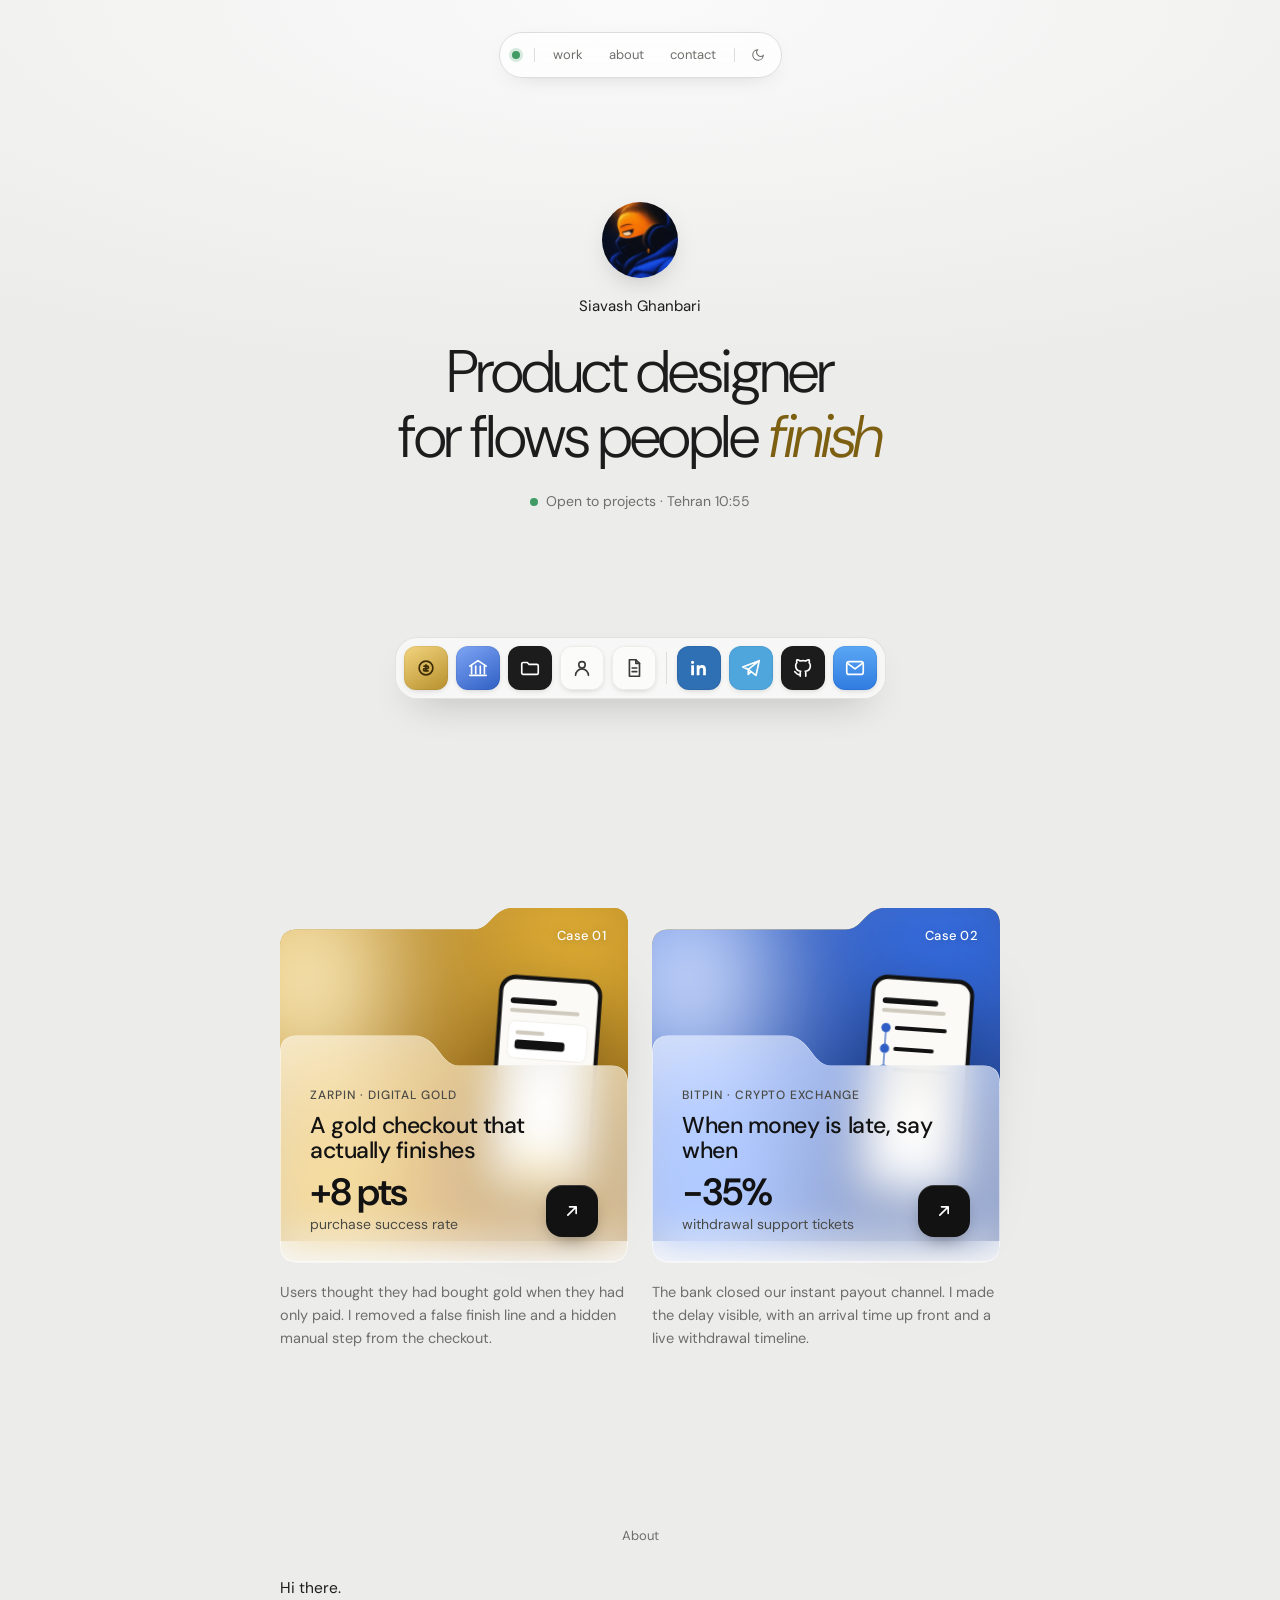
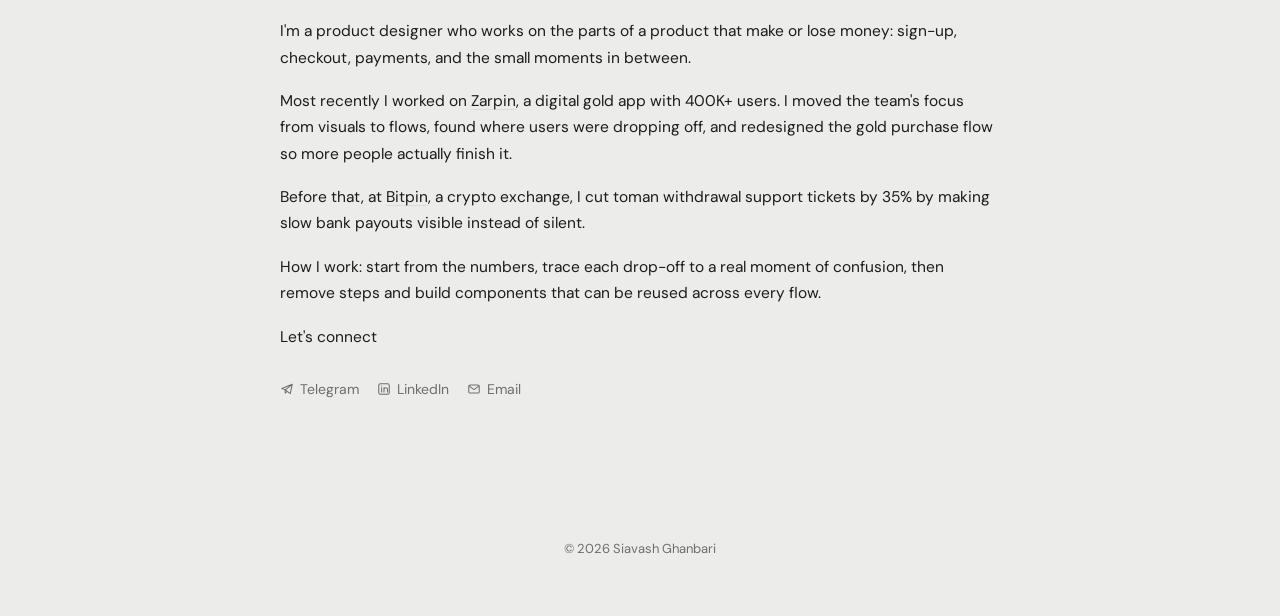
==== index.html @ 80f56944 "Add product design portfolio with Zarpin and Bitpin case studies Co-Authored-By: Claude Opus 5.5 <no" ====
<!doctype html>
<html lang="en">
<head>
  <meta charset="utf-8">
  <meta name="viewport" content="width=device-width, initial-scale=1">
  <title>Siavash Ghanbari</title>
  <meta name="description" content="Siavash Ghanbari, product designer. Case studies on fintech flows that convert.">
  <link rel="preconnect" href="https://fonts.googleapis.com">
  <link rel="preconnect" href="https://fonts.gstatic.com" crossorigin>
  <link href="https://fonts.googleapis.com/css2?family=DM+Sans:opsz,wght@9..40,300;9..40,400;9..40,500;9..40,600&display=swap" rel="stylesheet">
  <link rel="stylesheet" href="styles.css">
  <script>(function(){var t=null;try{t=new URLSearchParams(location.search).get('theme')}catch(e){}if(t!=='dark'&&t!=='light'){try{t=localStorage.getItem('theme')}catch(e){}}if(t!=='dark'&&t!=='light'){t=matchMedia('(prefers-color-scheme: dark)').matches?'dark':'light'}document.documentElement.dataset.theme=t;try{localStorage.setItem('theme',t)}catch(e){}})()</script>
  <link rel="icon" href="avatar.webp">
</head>
<body>
  <a class="skip" href="#main">Skip to content</a>

  <header class="pillnav-wrap">
    <nav class="pillnav" aria-label="Primary">
      <span class="pill-dot" title="Open to projects" aria-hidden="true"></span>
      <span class="pill-sep" aria-hidden="true"></span>
      <a href="#work">work</a>
      <a href="#about">about</a>
      <a href="#contact">contact</a>
      <span class="pill-sep" aria-hidden="true"></span>
      <button class="pill-theme" type="button" aria-label="Toggle dark mode" data-theme-toggle>
        <svg viewBox="0 0 24 24" fill="none" stroke="currentColor" stroke-width="1.8" stroke-linecap="round"><path d="M21 12.8A9 9 0 1 1 11.2 3a7 7 0 0 0 9.8 9.8Z"/></svg>
      </button>
    </nav>
  </header>

  <main id="main">
    <section class="c-hero">
      <img class="avatar" src="avatar.webp" width="76" height="76" alt="Portrait illustration of Siavash Ghanbari">
      <p class="c-name">Siavash Ghanbari</p>
      <h1 class="c-title">Product designer<br>for flows people <em>finish</em></h1>
      <p class="c-meta"><span class="status"><i aria-hidden="true"></i>Open to projects</span> · Tehran <span data-clock>--:--</span></p>
      <nav class="dock" aria-label="Quick links">
                <a class="dock-item t-gold" href="zarpin.html" aria-label="Zarpin case study" data-tip="Zarpin case study"><svg viewBox="0 0 24 24" fill="none" stroke="currentColor" stroke-width="1.8" stroke-linecap="round" stroke-linejoin="round"><circle cx="12" cy="12" r="7.5"/><path d="M12 8.5v7M9.8 10h3.6a1.3 1.3 0 0 1 0 2.6h-2.8a1.3 1.3 0 0 0 0 2.6h3.6"/></svg></a>
        <a class="dock-item t-blue2" href="bitpin.html" aria-label="Bitpin case study" data-tip="Bitpin case study"><svg viewBox="0 0 24 24" fill="none" stroke="currentColor" stroke-width="1.8" stroke-linecap="round" stroke-linejoin="round"><path d="M3 10 12 4l9 6M5 10v8M9.5 10v8M14.5 10v8M19 10v8M3 20h18"/></svg></a>
        <a class="dock-item t-ink" href="#work" aria-label="Work" data-tip="Work"><svg viewBox="0 0 24 24" fill="none" stroke="currentColor" stroke-width="1.8" stroke-linecap="round" stroke-linejoin="round"><path d="M3 7.5A1.5 1.5 0 0 1 4.5 6H9l2 2h8.5A1.5 1.5 0 0 1 21 9.5v8a1.5 1.5 0 0 1-1.5 1.5h-15A1.5 1.5 0 0 1 3 17.5z"/></svg></a>
        <a class="dock-item t-light" href="#about" aria-label="About" data-tip="About"><svg viewBox="0 0 24 24" fill="none" stroke="currentColor" stroke-width="1.8" stroke-linecap="round" stroke-linejoin="round"><circle cx="12" cy="8.5" r="3.5"/><path d="M5 20a7 7 0 0 1 14 0"/></svg></a>
        <a class="dock-item t-light" href="#" aria-label="Résumé (soon)" data-tip="Résumé (soon)"><svg viewBox="0 0 24 24" fill="none" stroke="currentColor" stroke-width="1.8" stroke-linecap="round" stroke-linejoin="round"><path d="M7 3h7l4 4v14H7z"/><path d="M14 3v4h4M10 12h5M10 16h5"/></svg></a>
        <span class="dock-sep" aria-hidden="true"></span>
        <a class="dock-item t-blue" href="https://www.linkedin.com/" target="_blank" rel="noopener" aria-label="LinkedIn" data-tip="LinkedIn"><svg viewBox="0 0 24 24" fill="currentColor"><path d="M6.5 9h-3v11h3zM5 4a1.75 1.75 0 1 0 0 3.5A1.75 1.75 0 0 0 5 4zm4.5 5v11h3v-5.8c0-1.6.9-2.6 2.2-2.6 1.2 0 1.8.8 1.8 2.5V20h3v-6.6c0-3.2-1.7-4.6-4-4.6-1.5 0-2.5.7-3 1.5V9z"/></svg></a>
        <a class="dock-item t-sky" href="https://t.me/" target="_blank" rel="noopener" aria-label="Telegram" data-tip="Telegram"><svg viewBox="0 0 24 24" fill="none" stroke="currentColor" stroke-width="1.8" stroke-linecap="round" stroke-linejoin="round"><path d="M21 4 3 11l6 2.5M21 4l-3.5 16-8.5-6.5M21 4 9 13.5V19l3-3"/></svg></a>
        <a class="dock-item t-ink" href="https://github.com/SiavashGhanbari" target="_blank" rel="noopener" aria-label="GitHub" data-tip="GitHub"><svg viewBox="0 0 24 24" fill="none" stroke="currentColor" stroke-width="1.8" stroke-linecap="round" stroke-linejoin="round"><path d="M9 19c-4.3 1.4-4.3-2.5-6-3m12 5v-3.5c0-1 .1-1.4-.5-2 2.8-.3 5.5-1.4 5.5-6a4.6 4.6 0 0 0-1.3-3.2 4.2 4.2 0 0 0-.1-3.2s-1.1-.3-3.5 1.3a12.3 12.3 0 0 0-6.2 0C6.5 2.8 5.4 3.1 5.4 3.1a4.2 4.2 0 0 0-.1 3.2A4.6 4.6 0 0 0 4 9.5c0 4.6 2.7 5.7 5.5 6-.6.6-.6 1.2-.5 2V21"/></svg></a>
        <a class="dock-item t-mail" href="mailto:hello@example.com" aria-label="Email" data-tip="Email"><svg viewBox="0 0 24 24" fill="none" stroke="currentColor" stroke-width="1.8" stroke-linecap="round" stroke-linejoin="round"><rect x="3" y="5" width="18" height="14" rx="2.5"/><path d="m4 7 8 6 8-6"/></svg></a>
      </nav>
    </section>

    <section id="work" class="c-section">
      <div class="c-wrap-wide">
        <p class="c-label reveal">Selected work</p>
        <div class="folders">
          <a class="folder-card reveal" href="zarpin.html" data-cursor="Open case study">
            <div class="folder" aria-hidden="true">
              <div class="folder-back" data-folder-back><div class="blur gold"></div><span class="tag-label">Case 01</span></div>
              <svg class="phone-mini" viewBox="0 0 180 380" fill="none">
                <rect x="1" y="1" width="178" height="378" rx="28" fill="#121212"/>
                <rect x="8" y="8" width="164" height="364" rx="22" fill="#fbfaf6"/>
                <rect x="22" y="40" width="80" height="10" rx="5" fill="#121212"/>
                <rect x="22" y="58" width="120" height="7" rx="3.5" fill="#cfcabd"/>
                <rect x="22" y="80" width="136" height="64" rx="12" fill="#fff" stroke="#e8e5dc"/>
                <rect x="34" y="96" width="50" height="7" rx="3.5" fill="#cfcabd"/>
                <rect x="34" y="112" width="86" height="16" rx="5" fill="#121212"/>
                <rect x="8" y="214" width="164" height="158" rx="22" fill="#fff"/>
                <rect x="72" y="224" width="36" height="5" rx="2.5" fill="#ddd9cf"/>
                <rect x="22" y="242" width="62" height="14" rx="7" fill="#f6ecd1"/>
                <rect x="22" y="268" width="136" height="6" rx="3" fill="#ece8de"/>
                <rect x="22" y="284" width="136" height="6" rx="3" fill="#ece8de"/>
                <rect x="22" y="326" width="136" height="32" rx="10" fill="#c79c33"/>
              </svg>
              <div class="folder-front" data-folder-front>
                <div>
                  <span class="eyebrow">Zarpin · Digital gold</span>
                  <h3>A gold checkout that actually finishes</h3>
                </div>
                <div class="row">
                  <div class="metric"><b data-metric="successLift"></b><span>purchase success rate</span></div>
                  <span class="folder-btn"><svg viewBox="0 0 24 24" fill="none" stroke="currentColor" stroke-width="2" stroke-linecap="round" stroke-linejoin="round"><path d="M7 17 17 7M9 7h8v8"/></svg></span>
                </div>
              </div>
            </div>
            <p class="folder-caption">Users thought they had bought gold when they had only paid. I removed a false finish line and a hidden manual step from the checkout.</p>
            <span class="sr-only">Read the Zarpin case study</span>
          </a>

          <a class="folder-card reveal" href="bitpin.html" data-cursor="Open case study">
            <div class="folder" aria-hidden="true">
              <div class="folder-back" data-folder-back><div class="blur blue"></div><span class="tag-label">Case 02</span></div>
              <svg class="phone-mini" viewBox="0 0 180 380" fill="none">
                <rect x="1" y="1" width="178" height="378" rx="28" fill="#121212"/>
                <rect x="8" y="8" width="164" height="364" rx="22" fill="#fbfaf6"/>
                <rect x="22" y="40" width="96" height="10" rx="5" fill="#121212"/>
                <rect x="22" y="58" width="110" height="7" rx="3.5" fill="#cfcabd"/>
                <circle cx="31" cy="92" r="8" fill="#2f5fc4"/><rect x="46" y="88" width="90" height="7" rx="3.5" fill="#121212"/>
                <rect x="30" y="100" width="2" height="22" fill="#2f5fc4"/>
                <circle cx="31" cy="128" r="8" fill="#2f5fc4"/><rect x="46" y="124" width="70" height="7" rx="3.5" fill="#121212"/>
                <rect x="30" y="136" width="2" height="22" fill="#2f5fc4"/>
                <circle cx="31" cy="164" r="8" fill="#2f5fc4"/><rect x="46" y="160" width="100" height="7" rx="3.5" fill="#121212"/>
                <rect x="30" y="172" width="2" height="22" fill="#e6e4dd"/>
                <circle cx="31" cy="200" r="7" fill="#fff" stroke="#2f5fc4" stroke-width="2"/><rect x="46" y="196" width="80" height="7" rx="3.5" fill="#cfcabd"/>
                <rect x="22" y="320" width="136" height="34" rx="10" fill="#eef3fe"/>
                <rect x="34" y="334" width="96" height="6" rx="3" fill="#2f5fc4"/>
              </svg>
              <div class="folder-front" data-folder-front>
                <div>
                  <span class="eyebrow">Bitpin · Crypto exchange</span>
                  <h3>When money is late, say when</h3>
                </div>
                <div class="row">
                  <div class="metric"><b>−35%</b><span>withdrawal support tickets</span></div>
                  <span class="folder-btn"><svg viewBox="0 0 24 24" fill="none" stroke="currentColor" stroke-width="2" stroke-linecap="round" stroke-linejoin="round"><path d="M7 17 17 7M9 7h8v8"/></svg></span>
                </div>
              </div>
            </div>
            <p class="folder-caption">The bank closed our instant payout channel. I made the delay visible, with an arrival time up front and a live withdrawal timeline.</p>
            <span class="sr-only">Read the Bitpin case study</span>
          </a>
        </div>
      
      </div>
    </section>

    <section id="about" class="c-section">
      <div class="c-wrap">
        <p class="c-label reveal">About</p>
        <div class="c-text reveal">
          <p>Hi there.</p>
          <p>I'm a product designer who works on the parts of a product that make or lose money: sign-up, checkout, payments, and the small moments in between.</p>
          <p>Most recently I worked on <a href="zarpin.html">Zarpin</a>, a digital gold app with 400K+ users. I moved the team's focus from visuals to flows, found where users were dropping off, and redesigned the gold purchase flow so more people actually finish it.</p>
          <p>Before that, at <a href="bitpin.html">Bitpin</a>, a crypto exchange, I cut toman withdrawal support tickets by 35% by making slow bank payouts visible instead of silent.</p>
          <p>How I work: start from the numbers, trace each drop-off to a real moment of confusion, then remove steps and build components that can be reused across every flow.</p>
          <p>Let's connect</p>
        </div>
      </div>
    </section>

    <section id="contact" class="c-section c-contact">
      <div class="c-wrap">
        <!-- TODO: replace with real contact links -->
        <div class="c-links reveal">
          <a href="https://t.me/" target="_blank" rel="noopener"><svg viewBox="0 0 24 24" fill="none" stroke="currentColor" stroke-width="1.8" stroke-linecap="round" stroke-linejoin="round"><path d="M21 4 3 11l6 2.5M21 4l-3.5 16-8.5-6.5M21 4 9 13.5V19l3-3"/></svg>Telegram</a>
          <a href="https://www.linkedin.com/" target="_blank" rel="noopener"><svg viewBox="0 0 24 24" fill="none" stroke="currentColor" stroke-width="1.8" stroke-linecap="round" stroke-linejoin="round"><rect x="3" y="3" width="18" height="18" rx="3"/><path d="M8 10v7M8 7v.01M12 17v-7m0 3a3 3 0 0 1 6 0v4"/></svg>LinkedIn</a>
          <a href="mailto:hello@example.com"><svg viewBox="0 0 24 24" fill="none" stroke="currentColor" stroke-width="1.8" stroke-linecap="round" stroke-linejoin="round"><rect x="3" y="5" width="18" height="14" rx="2.5"/><path d="m4 7 8 6 8-6"/></svg>Email</a>
        </div>
      </div>
    </section>
  </main>

  <footer class="c-footer">© <span data-year></span> Siavash Ghanbari</footer>

  <div class="cursor-pill" aria-hidden="true"></div>
  <script src="data.js"></script>
  <script src="main.js"></script>
</body>
</html>
---- styles.css ----
/* ---------- Tokens ---------- */
:root {
  --bg: #f7f6f2;
  --surface: #ffffff;
  --ink: #121212;
  --muted: #5f5f5a;
  --line: #e4e2db;
  --accent: #b8902c;        /* gold, decorative */
  --accent-ink: #7d5f12;    /* gold, text-safe on light */
  --danger: #b4412f;
  --good: #2f7a4f;
  --radius: 18px;
  --ease: cubic-bezier(.22, 1, .36, 1);
  --fast: 180ms;
  --mid: 320ms;
  --max: 1120px;
  --gutter: clamp(16px, 4vw, 40px);
  color-scheme: light;
}
@media (prefers-color-scheme: dark) {
  :root:not([data-theme="light"]) {
    --bg: #0f0f0e; --surface: #181816; --ink: #f2f1ec; --muted: #a3a29b;
    --line: #2a2a27; --accent: #d6ad4b; --accent-ink: #e2bd62;
    --danger: #e0715f; --good: #5fbf88; color-scheme: dark;
  }
}
:root[data-theme="dark"] {
  --bg: #0f0f0e; --surface: #181816; --ink: #f2f1ec; --muted: #a3a29b;
  --line: #2a2a27; --accent: #d6ad4b; --accent-ink: #e2bd62;
  --danger: #e0715f; --good: #5fbf88; color-scheme: dark;
}

/* ---------- Base ---------- */
*, *::before, *::after { box-sizing: border-box; }
html { -webkit-text-size-adjust: 100%; scroll-behavior: smooth; }
body {
  margin: 0; background: var(--bg); color: var(--ink);
  font: 400 17px/1.6 "DM Sans", system-ui, -apple-system, sans-serif;
  -webkit-font-smoothing: antialiased; overflow-x: hidden;
}
img { max-width: 100%; display: block; }
a { color: inherit; }
::selection { background: var(--accent); color: #111; }
:focus-visible { outline: 2px solid var(--accent); outline-offset: 3px; border-radius: 6px; }
.skip { position: absolute; left: -999px; top: 8px; background: var(--ink); color: var(--bg); padding: 8px 12px; border-radius: 8px; z-index: 100; }
.skip:focus { left: 8px; }
.wrap { max-width: var(--max); margin: 0 auto; padding: 0 var(--gutter); }
.serif { font-family: "Instrument Serif", Georgia, serif; font-weight: 400; font-style: italic; letter-spacing: -0.01em; }
.eyebrow { font-size: 13px; text-transform: uppercase; letter-spacing: .12em; color: var(--muted); font-weight: 500; }
h1, h2, h3 { line-height: 1.08; letter-spacing: -0.03em; margin: 0; font-weight: 600; }
p { margin: 0 0 1em; }

/* ---------- Nav ---------- */
.nav {
  position: sticky; top: 0; z-index: 40;
  backdrop-filter: saturate(1.4) blur(14px); -webkit-backdrop-filter: saturate(1.4) blur(14px);
  background: color-mix(in srgb, var(--bg) 78%, transparent);
  border-bottom: 1px solid transparent; transition: border-color var(--mid) var(--ease);
}
.nav.scrolled { border-color: var(--line); }
.nav .wrap { display: flex; align-items: center; justify-content: space-between; height: 64px; }
.logo { white-space: nowrap; font-weight: 600; text-decoration: none; letter-spacing: -0.02em; display: flex; align-items: center; gap: 10px; }
.logo .dot { width: 9px; height: 9px; border-radius: 50%; background: var(--accent); box-shadow: 0 0 0 0 var(--accent); animation: pulse 2.4s infinite; }
@keyframes pulse { 0% { box-shadow: 0 0 0 0 color-mix(in srgb, var(--accent) 60%, transparent); } 70% { box-shadow: 0 0 0 10px transparent; } 100% { box-shadow: 0 0 0 0 transparent; } }
.nav-links { display: flex; gap: 6px; align-items: center; }
.nav-links a, .theme-btn {
  text-decoration: none; font-size: 15px; padding: 10px 14px; border-radius: 999px; color: var(--muted);
  transition: color var(--fast), background var(--fast); min-height: 44px; display: inline-flex; align-items: center;
}
.nav-links a:hover { color: var(--ink); background: color-mix(in srgb, var(--ink) 6%, transparent); }
.theme-btn { border: 0; background: none; cursor: pointer; font: inherit; width: 44px; justify-content: center; }
.theme-btn:hover { color: var(--ink); background: color-mix(in srgb, var(--ink) 6%, transparent); }
.theme-btn svg { width: 18px; height: 18px; }
@media (max-width: 560px) { .nav-links a.hide-sm { display: none; } .nav-links { gap: 0; } .nav-links a { padding: 10px; } }

/* ---------- Hero ---------- */
.hero { padding: clamp(72px, 14vw, 160px) 0 clamp(56px, 9vw, 110px); }
.hero h1 { font-size: clamp(44px, 8.4vw, 104px); max-width: 13ch; }
.hero h1 .line { display: block; overflow: hidden; padding-bottom: .06em; }
.hero h1 .line > span { display: inline-block; transform: translateY(105%); animation: rise .9s var(--ease) forwards; }
.hero h1 .line:nth-child(2) > span { animation-delay: .08s; }
.hero h1 .line:nth-child(3) > span { animation-delay: .16s; }
@keyframes rise { to { transform: none; } }
.hero-meta { display: flex; flex-wrap: wrap; gap: 28px 48px; margin-top: 44px; color: var(--muted); font-size: 15px; opacity: 0; animation: fade .8s .45s var(--ease) forwards; }
.hero-meta strong { display: block; color: var(--ink); font-weight: 500; }
.hero-lede { font-size: clamp(18px, 2vw, 21px); color: var(--muted); max-width: 46ch; margin-top: 28px; opacity: 0; animation: fade .8s .3s var(--ease) forwards; }
@keyframes fade { from { opacity: 0; transform: translateY(8px); } to { opacity: 1; transform: none; } }
.status { display: inline-flex; align-items: center; gap: 8px; }
.status i { width: 8px; height: 8px; border-radius: 50%; background: var(--good); display: inline-block; }

/* ---------- Section ---------- */
section { padding: clamp(56px, 9vw, 120px) 0; }
.section-head { display: flex; justify-content: space-between; align-items: end; gap: 24px; margin-bottom: 40px; border-top: 1px solid var(--line); padding-top: 22px; }
.section-head h2 { font-size: clamp(28px, 4vw, 44px); }

/* ---------- Work cards ---------- */
.work { display: grid; gap: 28px; }
.card {
  position: relative; display: grid; grid-template-columns: 1.15fr 1fr; gap: 0; text-decoration: none;
  background: var(--surface); border: 1px solid var(--line); border-radius: var(--radius); overflow: hidden;
  transition: transform var(--mid) var(--ease), box-shadow var(--mid) var(--ease); cursor: none;
}
.card:hover { transform: translateY(-4px); box-shadow: 0 24px 60px -30px rgba(0,0,0,.35); }
.card-media { aspect-ratio: 4 / 3; background: radial-gradient(120% 120% at 20% 10%, #f3e3b4 0%, #e6c76f 40%, #b8902c 100%); position: relative; overflow: hidden; }
.card-media .phone-mini { position: absolute; left: 50%; top: 14%; width: 38%; transform: translateX(-50%) translateY(6%); transition: transform .6s var(--ease); }
.card:hover .phone-mini { transform: translateX(-50%) translateY(0) rotate(-2deg); }
.card-body { padding: clamp(24px, 3.4vw, 44px); display: flex; flex-direction: column; gap: 14px; }
.card-body h3 { font-size: clamp(24px, 2.8vw, 34px); }
.card-body p { color: var(--muted); margin: 0; }
.tags { display: flex; flex-wrap: wrap; gap: 8px; margin-top: auto; padding-top: 14px; }
.tag { font-size: 13px; border: 1px solid var(--line); padding: 5px 11px; border-radius: 999px; color: var(--muted); }
.kpi-inline { font-size: 15px; color: var(--ink); display: flex; gap: 8px; align-items: baseline; }
.kpi-inline b { font-size: 30px; letter-spacing: -0.03em; color: var(--accent-ink); }
.card.soon { cursor: default; grid-template-columns: 1fr; }
.card.soon:hover { transform: none; box-shadow: none; }
.card.soon .card-body { flex-direction: row; justify-content: space-between; align-items: center; }
@media (max-width: 820px) { .card { grid-template-columns: 1fr; cursor: pointer; } }

/* cursor pill */
.cursor-pill {
  position: fixed; left: 0; top: 0; z-index: 60; pointer-events: none;
  background: var(--ink); color: var(--bg); font-size: 14px; font-weight: 500; padding: 10px 16px; border-radius: 999px;
  transform: translate(-50%, -50%) scale(0); transition: transform var(--mid) var(--ease); white-space: nowrap;
}
.cursor-pill.on { transform: translate(-50%, -50%) scale(1); }
@media (hover: none) { .cursor-pill { display: none; } }

/* ---------- About / Approach ---------- */
.approach { display: grid; grid-template-columns: repeat(3, 1fr); gap: 20px; }
.approach .item { border-top: 1px solid var(--line); padding-top: 18px; }
.approach .num { font-size: 13px; color: var(--muted); font-variant-numeric: tabular-nums; }
.approach h3 { font-size: 20px; margin: 10px 0 8px; letter-spacing: -0.01em; }
.approach p { color: var(--muted); font-size: 16px; }
@media (max-width: 820px) { .approach { grid-template-columns: 1fr; } }

/* ---------- Contact ---------- */
.contact h2 { font-size: clamp(40px, 7vw, 88px); max-width: 14ch; }
.big-link { display: inline-flex; align-items: center; gap: 14px; margin-top: 36px; font-size: clamp(20px, 2.6vw, 28px); text-decoration: none; border-bottom: 1px solid var(--line); padding-bottom: 6px; transition: gap var(--mid) var(--ease), border-color var(--fast); }
.big-link:hover { gap: 22px; border-color: var(--ink); }
.socials { display: flex; flex-wrap: wrap; gap: 10px; margin-top: 32px; }
.btn {
  display: inline-flex; align-items: center; gap: 8px; min-height: 44px; padding: 10px 18px; border-radius: 999px;
  border: 1px solid var(--line); text-decoration: none; font-size: 15px; background: var(--surface);
  transition: background var(--fast), color var(--fast), transform var(--fast);
}
.btn:hover { background: var(--ink); color: var(--bg); }
.btn:active { transform: scale(.97); }
footer { padding: 32px 0 48px; color: var(--muted); font-size: 14px; }
footer .wrap { display: flex; justify-content: space-between; gap: 16px; flex-wrap: wrap; border-top: 1px solid var(--line); padding-top: 22px; }

/* ---------- Reveal ---------- */
.reveal { opacity: 0; transform: translateY(18px); transition: opacity .8s var(--ease), transform .8s var(--ease); }
.reveal.in { opacity: 1; transform: none; }

/* ---------- Case study ---------- */
.progress { position: fixed; top: 0; left: 0; height: 2px; background: var(--accent); width: 100%; transform-origin: 0 50%; transform: scaleX(0); z-index: 50; }
.cs-hero { padding: clamp(56px, 10vw, 120px) 0 40px; }
.cs-hero h1 { font-size: clamp(38px, 6.6vw, 80px); max-width: 16ch; }
.back { display: inline-flex; gap: 8px; align-items: center; text-decoration: none; color: var(--muted); font-size: 15px; margin-bottom: 36px; min-height: 44px; }
.back:hover { color: var(--ink); }
.facts { display: grid; grid-template-columns: repeat(4, 1fr); gap: 20px; margin-top: 48px; border-top: 1px solid var(--line); padding-top: 22px; }
.facts dt { font-size: 13px; color: var(--muted); text-transform: uppercase; letter-spacing: .1em; }
.facts dd { margin: 6px 0 0; font-size: 16px; }
@media (max-width: 720px) { .facts { grid-template-columns: 1fr 1fr; } }

.kpis { display: grid; grid-template-columns: repeat(3, 1fr); gap: 16px; }
.kpi { background: var(--surface); border: 1px solid var(--line); border-radius: var(--radius); padding: 26px; }
.kpi b { display: block; font-size: clamp(40px, 5.4vw, 64px); letter-spacing: -0.04em; line-height: 1; font-weight: 600; font-variant-numeric: tabular-nums; }
.kpi b.gold { color: var(--accent-ink); }
.kpi > span { color: var(--muted); font-size: 15px; display: block; margin-top: 12px; }
@media (max-width: 720px) { .kpis { grid-template-columns: 1fr; } }

.cs-grid { display: grid; grid-template-columns: 220px 1fr; gap: 40px; }
.cs-grid h2 { font-size: 15px; letter-spacing: .1em; text-transform: uppercase; color: var(--muted); font-weight: 500; position: sticky; top: 90px; align-self: start; }
.cs-grid .body { font-size: 19px; max-width: 62ch; }
.cs-grid .body p { color: var(--ink); }
.cs-grid .body .muted { color: var(--muted); }
@media (max-width: 820px) { .cs-grid { grid-template-columns: 1fr; gap: 14px; } .cs-grid h2 { position: static; } }

.pain { display: grid; gap: 14px; margin-top: 8px; }
.pain li { list-style: none; background: var(--surface); border: 1px solid var(--line); border-radius: 14px; padding: 18px 20px; display: grid; grid-template-columns: 30px 1fr; gap: 12px; font-size: 17px; }
.pain li span.n { width: 26px; height: 26px; border-radius: 50%; background: color-mix(in srgb, var(--danger) 14%, transparent); color: var(--danger); display: grid; place-items: center; font-size: 13px; font-weight: 600; }
.pain ul { padding: 0; margin: 0; }

/* Segmented toggle */
.seg { display: inline-flex; padding: 4px; border-radius: 999px; background: color-mix(in srgb, var(--ink) 6%, transparent); position: relative; }
.seg button { position: relative; z-index: 1; border: 0; background: none; font: 500 15px "DM Sans", sans-serif; color: var(--muted); padding: 10px 20px; min-height: 44px; border-radius: 999px; cursor: pointer; transition: color var(--mid) var(--ease); }
.seg button[aria-pressed="true"] { color: var(--ink); }
.seg .thumb { position: absolute; top: 4px; bottom: 4px; left: 4px; border-radius: 999px; background: var(--surface); box-shadow: 0 2px 10px rgba(0,0,0,.08); transition: transform var(--mid) var(--ease), width var(--mid) var(--ease); }

/* Flow diagram */
.flow-wrap { background: var(--surface); border: 1px solid var(--line); border-radius: var(--radius); padding: clamp(20px, 3vw, 36px); }
.flow-top { display: flex; justify-content: space-between; align-items: center; gap: 16px; flex-wrap: wrap; margin-bottom: 28px; }
.flow { display: flex; align-items: stretch; gap: 0; overflow: visible; }
.step { flex: 1; min-width: 0; position: relative; display: flex; flex-direction: column; align-items: flex-start; gap: 10px; padding-right: 18px; transition: opacity var(--mid) var(--ease), transform var(--mid) var(--ease); }
.step .node { width: 40px; height: 40px; border-radius: 12px; border: 1.5px solid var(--line); display: grid; place-items: center; background: var(--bg); position: relative; z-index: 1; }
.step .node svg { width: 18px; height: 18px; }
.step::after { content: ""; position: absolute; top: 20px; left: 40px; right: 0; height: 1.5px; background: var(--line); }
.step:last-child::after { display: none; }
.step h4 { margin: 0; font-size: 15px; font-weight: 600; letter-spacing: -0.01em; }
.step p { margin: 0; font-size: 14px; color: var(--muted); line-height: 1.45; }
.step.drop .node { border-color: var(--danger); color: var(--danger); background: color-mix(in srgb, var(--danger) 8%, var(--bg)); }
.step.drop .flag { font-size: 12px; font-weight: 600; color: var(--danger); display: inline-flex; gap: 6px; align-items: center; }
.step.fixed .node { border-color: var(--good); color: var(--good); background: color-mix(in srgb, var(--good) 8%, var(--bg)); }
.step.fixed .flag { font-size: 12px; font-weight: 600; color: var(--good); }
.step.gone { opacity: 0; transform: translateY(8px); }
@media (max-width: 760px) {
  .flow { flex-direction: column; gap: 18px; }
  .step { flex-direction: row; align-items: flex-start; padding: 0; gap: 14px; }
  .step > div { flex: 1; }
  .step::after { top: 40px; left: 20px; right: auto; width: 1.5px; height: 18px; }
}

/* Funnel */
.funnel { display: grid; gap: 14px; margin-top: 8px; }
.frow { display: grid; grid-template-columns: 160px 1fr 56px; gap: 14px; align-items: center; font-size: 15px; }
.frow .label { color: var(--muted); }
.bar { height: 30px; border-radius: 8px; background: color-mix(in srgb, var(--ink) 6%, transparent); overflow: hidden; position: relative; }
.bar i { position: absolute; inset: 0; transform-origin: 0 50%; transform: scaleX(0); border-radius: 8px; transition: transform .9s var(--ease); }
.bar i.before { background: color-mix(in srgb, var(--muted) 45%, transparent); }
.bar i.after { background: var(--accent); }
.frow .val { text-align: right; font-variant-numeric: tabular-nums; font-weight: 600; }
.legend { display: flex; gap: 18px; font-size: 14px; color: var(--muted); margin-top: 16px; flex-wrap: wrap; }
.legend span { display: inline-flex; gap: 8px; align-items: center; }
.legend i { width: 12px; height: 12px; border-radius: 3px; display: inline-block; }
.note { font-size: 13px; color: var(--muted); margin-top: 18px; padding: 10px 14px; border: 1px dashed var(--line); border-radius: 10px; }
@media (max-width: 600px) { .frow { grid-template-columns: 1fr 48px; } .frow .label { grid-column: 1 / -1; margin-bottom: -6px; } }

/* Prototype */
.proto { display: grid; grid-template-columns: 1fr 360px; gap: 48px; align-items: center; }
@media (max-width: 900px) { .proto { grid-template-columns: 1fr; } }
.proto-copy h3 { font-size: clamp(26px, 3vw, 36px); margin-bottom: 14px; }
.proto-copy p { color: var(--muted); }
.phone {
  width: 100%; max-width: 340px; aspect-ratio: 9 / 19; margin: 0 auto; border-radius: 46px; padding: 12px;
  background: #121212; box-shadow: 0 40px 80px -40px rgba(0,0,0,.5), inset 0 0 0 1.5px #2b2b2b; position: relative;
}
.screen { position: relative; height: 100%; border-radius: 36px; background: #fbfaf6; overflow: hidden; color: #121212; font-size: 14px; }
.screen .sbar { height: 40px; display: flex; justify-content: space-between; align-items: center; padding: 0 26px; font-size: 13px; font-weight: 600; }
.view { position: absolute; inset: 40px 0 0; padding: 14px 20px 22px; display: flex; flex-direction: column; transition: transform .45s var(--ease), opacity .3s var(--ease); }
.view.hidden { opacity: 0; transform: translateX(30px); pointer-events: none; }
.view h5 { font-size: 20px; margin: 4px 0 4px; letter-spacing: -0.02em; }
.view .sub { color: #6a6a64; font-size: 13px; margin: 0 0 18px; }
.amount { background: #fff; border: 1px solid #e8e5dc; border-radius: 16px; padding: 16px; }
.amount small { color: #6a6a64; font-size: 12px; }
.amount div { font-size: 28px; font-weight: 600; letter-spacing: -0.03em; margin-top: 2px; }
.amount div em { font-style: normal; font-size: 14px; color: #6a6a64; font-weight: 500; }
.chips { display: flex; gap: 8px; margin-top: 12px; }
.chips span { font-size: 12px; border: 1px solid #e8e5dc; padding: 6px 10px; border-radius: 999px; background: #fff; }
.pbtn { margin-top: auto; border: 0; border-radius: 14px; background: #121212; color: #fff; font: 600 15px "DM Sans", sans-serif; min-height: 52px; cursor: pointer; transition: transform var(--fast) var(--ease), background var(--fast); width: 100%; }
.pbtn:active { transform: scale(.97); }
.pbtn.gold { background: #c79c33; color: #121212; }
.pbtn.ghost { background: transparent; color: #121212; border: 1px solid #e0ddd3; margin-top: 10px; }
.invoice-full .rows, .sheet .rows { display: grid; gap: 10px; font-size: 13px; margin-top: 4px; }
.rows div { display: flex; justify-content: space-between; border-bottom: 1px dashed #e5e2d8; padding-bottom: 8px; }
.rows div span:first-child { color: #6a6a64; }
.rows div.total { border: 0; font-weight: 600; font-size: 15px; }
.stamp { margin: 16px auto 0; font-size: 12px; font-weight: 600; color: #2f7a4f; border: 1.5px solid #2f7a4f; padding: 6px 12px; border-radius: 8px; transform: rotate(-4deg); display: inline-block; }
.scrim { position: absolute; inset: 0; background: rgba(0,0,0,.42); opacity: 0; pointer-events: none; transition: opacity .3s var(--ease); z-index: 2; }
.scrim.on { opacity: 1; pointer-events: auto; }
.sheet { position: absolute; left: 0; right: 0; bottom: 0; background: #fff; border-radius: 26px 26px 36px 36px; padding: 10px 20px 22px; z-index: 3; transform: translateY(105%); transition: transform .5s var(--ease); display: flex; flex-direction: column; }
.sheet.on { transform: none; }
.sheet .grab { width: 40px; height: 5px; background: #ddd9cf; border-radius: 9px; margin: 2px auto 14px; }
.sheet .pill { align-self: flex-start; font-size: 11px; font-weight: 600; background: #f6ecd1; color: #7d5f12; padding: 5px 10px; border-radius: 999px; margin-bottom: 10px; }
.gateway { align-items: center; justify-content: center; text-align: center; gap: 14px; }
.spinner { width: 36px; height: 36px; border-radius: 50%; border: 3px solid #e8e5dc; border-top-color: #121212; animation: spin 0.8s linear infinite; }
@keyframes spin { to { transform: rotate(360deg); } }
.success { align-items: center; text-align: center; justify-content: center; gap: 6px; }
.check { width: 64px; height: 64px; border-radius: 50%; background: #e6f2ea; display: grid; place-items: center; margin-bottom: 10px; }
.check svg { width: 30px; height: 30px; stroke: #2f7a4f; stroke-dasharray: 30; stroke-dashoffset: 30; transition: stroke-dashoffset .6s .1s var(--ease); }
.view:not(.hidden) .check svg { stroke-dashoffset: 0; }
.buying { width: 100%; margin-top: 18px; background: #fff; border: 1px solid #e8e5dc; border-radius: 14px; padding: 14px; text-align: left; display: grid; gap: 10px; font-size: 13px; }
.buying .ln { display: flex; gap: 10px; align-items: center; color: #6a6a64; transition: color .3s; }
.buying .ln.done { color: #121212; }
.buying .ln i { width: 18px; height: 18px; border-radius: 50%; border: 1.5px solid #ddd9cf; display: grid; place-items: center; flex: none; transition: background .3s, border-color .3s; }
.buying .ln.done i { background: #2f7a4f; border-color: #2f7a4f; }
.buying .ln.done i::after { content: ""; width: 6px; height: 3px; border: solid #fff; border-width: 0 0 1.5px 1.5px; transform: rotate(-45deg) translateY(-1px); }
.warn { font-size: 12px; color: #b4412f; background: #fbeae6; padding: 8px 10px; border-radius: 10px; margin-top: 12px; text-align: left; }
.proto-hint { font-size: 13px; color: var(--muted); text-align: center; margin-top: 14px; }
.replay { border: 0; background: none; color: var(--muted); font: 500 14px "DM Sans", sans-serif; cursor: pointer; text-decoration: underline; min-height: 44px; }

.next-case { display: flex; justify-content: space-between; align-items: center; gap: 20px; flex-wrap: wrap; }

@media (prefers-reduced-motion: reduce) {
  *, *::before, *::after { animation-duration: .001ms !important; animation-iteration-count: 1 !important; transition-duration: .001ms !important; scroll-behavior: auto !important; }
  .reveal { opacity: 1; transform: none; }
}

/* ---------- Folder cards ---------- */
.folders { display: grid; grid-template-columns: repeat(2, 1fr); gap: clamp(20px, 3vw, 36px); }
@media (max-width: 820px) { .folders { grid-template-columns: 1fr; } }
.folder-card { text-decoration: none; display: flex; flex-direction: column; gap: 18px; cursor: none; }
@media (hover: none) { .folder-card { cursor: pointer; } }
.folder { position: relative; aspect-ratio: 5 / 4; perspective: 1100px; }
.folder-back {
  position: absolute; inset: 0 0 6% 0; overflow: hidden; border-radius: 22px;
  background: #b8902c; transition: transform .7s var(--ease);
}
.folder-back .blur { position: absolute; inset: -20%; filter: blur(34px) saturate(1.15); transform: translate3d(0,0,0); animation: drift 14s ease-in-out infinite alternate; }
.folder-back .blur.gold { background:
  radial-gradient(40% 50% at 20% 30%, #fff3cf 0%, transparent 70%),
  radial-gradient(45% 55% at 75% 25%, #e2b445 0%, transparent 70%),
  radial-gradient(50% 60% at 60% 80%, #8a5a12 0%, transparent 70%),
  radial-gradient(35% 40% at 30% 75%, #f1d27a 0%, transparent 70%),
  linear-gradient(135deg, #d9b25a, #6e4a0e); }
.folder-back .blur.gray { background:
  radial-gradient(40% 50% at 25% 30%, #ffffff 0%, transparent 70%),
  radial-gradient(45% 55% at 75% 30%, #b9b7b0 0%, transparent 70%),
  radial-gradient(50% 60% at 55% 85%, #8e8c86 0%, transparent 70%),
  linear-gradient(135deg, #d8d6d0, #a9a7a1); }
@keyframes drift { from { transform: translate(-3%, -2%) rotate(0deg); } to { transform: translate(3%, 2%) rotate(6deg); } }
.folder-back .tag-label { position: absolute; right: 22px; top: 18px; color: #fff; font-size: 13px; font-weight: 500; letter-spacing: .02em; text-shadow: 0 1px 8px rgba(0,0,0,.25); }
.folder .phone-mini { position: absolute; right: 9%; top: 12%; width: 30%; z-index: 1; transform: translateY(12%) rotate(4deg); transition: transform .7s var(--ease); filter: drop-shadow(0 18px 30px rgba(0,0,0,.28)); }
.folder-front {
  position: absolute; left: 0; right: 0; bottom: 0; height: 66%; z-index: 2;
  background: color-mix(in srgb, #ffffff 58%, transparent);
  -webkit-backdrop-filter: blur(22px) saturate(1.5); backdrop-filter: blur(22px) saturate(1.5);
  transform-origin: 50% 100%; transition: transform .7s var(--ease);
  display: flex; flex-direction: column; justify-content: space-between; padding: 46px clamp(20px, 3vw, 30px) clamp(18px, 2.6vw, 26px);
  color: #121212;
}
.folder-front .edge { position: absolute; inset: 0; width: 100%; height: 100%; pointer-events: none; overflow: visible; }
.folder-front .edge path { fill: none; stroke: rgba(255,255,255,.75); stroke-width: 1.5; }
.folder-front .eyebrow { color: #4a4a45; }
.folder-front h3 { font-size: clamp(22px, 2.4vw, 30px); margin-top: 6px; max-width: 16ch; }
.folder-front .row { display: flex; justify-content: space-between; align-items: flex-end; gap: 12px; }
.folder-front .metric b { font-size: clamp(34px, 4vw, 48px); letter-spacing: -0.04em; font-weight: 600; line-height: 1; display: block; }
.folder-front .metric span { font-size: 14px; color: #4a4a45; }
.folder-btn { width: 52px; height: 52px; border-radius: 16px; background: #121212; color: #fff; display: grid; place-items: center; flex: none; box-shadow: inset 0 1px 0 rgba(255,255,255,.18), 0 8px 20px -8px rgba(0,0,0,.5); transition: transform var(--mid) var(--ease); }
.folder-btn svg { width: 20px; height: 20px; transition: transform var(--mid) var(--ease); }
.folder-card:hover .folder-front, .folder-card:focus-visible .folder-front, .folder-card.peek .folder-front { transform: rotateX(-16deg); }
.folder-card:hover .phone-mini, .folder-card:focus-visible .phone-mini, .folder-card.peek .phone-mini { transform: translateY(-14%) rotate(-2deg); }
.folder-card:hover .folder-back, .folder-card.peek .folder-back { transform: scale(1.015); }
.folder-card:hover .folder-btn svg { transform: rotate(-45deg); }
.folder-card:focus-visible { outline: none; }
.folder-card:focus-visible .folder { outline: 2px solid var(--accent); outline-offset: 6px; border-radius: 24px; }
.folder-caption { color: var(--muted); font-size: 16px; max-width: 48ch; margin: 0; }
.folder-card.soon { cursor: default; }
.folder-card.soon .folder-front { background: color-mix(in srgb, #ffffff 44%, transparent); }
:root[data-theme="dark"] .folder-front { background: color-mix(in srgb, #1b1b19 62%, transparent); color: #f2f1ec; }
:root[data-theme="dark"] .folder-front .eyebrow, :root[data-theme="dark"] .folder-front .metric span { color: #b5b4ad; }
:root[data-theme="dark"] .folder-front .edge path { stroke: rgba(255,255,255,.14); }
:root[data-theme="dark"] .folder-btn { background: #f2f1ec; color: #121212; }
@media (prefers-color-scheme: dark) {
  :root:not([data-theme="light"]) .folder-front { background: color-mix(in srgb, #1b1b19 62%, transparent); color: #f2f1ec; }
  :root:not([data-theme="light"]) .folder-front .eyebrow, :root:not([data-theme="light"]) .folder-front .metric span { color: #b5b4ad; }
  :root:not([data-theme="light"]) .folder-front .edge path { stroke: rgba(255,255,255,.14); }
  :root:not([data-theme="light"]) .folder-btn { background: #f2f1ec; color: #121212; }
}
.sr-only { position: absolute; width: 1px; height: 1px; padding: 0; margin: -1px; overflow: hidden; clip: rect(0,0,0,0); white-space: nowrap; border: 0; }
.folder-front { height: 68%; }
.folder-front h3 { font-size: clamp(20px, 2.1vw, 26px); }
.folder-front .metric b { font-size: clamp(30px, 3.4vw, 42px); }
@media (max-width: 820px) { .folder { aspect-ratio: 1 / 1.02; } .folder-front { height: 64%; } }

/* =========================================================
   Soft gray, centered style (v3)
   ========================================================= */
:root {
  --bg: #ececeb; --bg-top: #fafafa; --surface: #ffffff; --ink: #1c1c1c; --muted: #6e6e6b; --line: #dcdcda;
  --accent: #b8902c; --accent-ink: #7d5f12; --max: 960px;
}
@media (prefers-color-scheme: dark) {
  :root:not([data-theme="light"]) { --bg: #121212; --bg-top: #1e1e1e; --surface: #1b1b1b; --ink: #ededeb; --muted: #9a9a96; --line: #2c2c2b; --accent: #d6ad4b; --accent-ink: #e2bd62; }
}
:root[data-theme="dark"] { --bg: #121212; --bg-top: #1e1e1e; --surface: #1b1b1b; --ink: #ededeb; --muted: #9a9a96; --line: #2c2c2b; --accent: #d6ad4b; --accent-ink: #e2bd62; }
body {
  font-family: "DM Sans", system-ui, -apple-system, sans-serif; font-size: 16px; line-height: 1.6;
  background: radial-gradient(120% 60% at 50% 0%, var(--bg-top) 0%, var(--bg) 70%) fixed, var(--bg);
}
h1, h2, h3 { letter-spacing: -0.02em; font-weight: 500; }
.eyebrow { letter-spacing: .08em; font-size: 12px; }
.serif { font-family: inherit; font-style: italic; font-weight: 300; }

/* Pill nav */
.pillnav-wrap { position: sticky; top: 16px; z-index: 40; display: flex; justify-content: center; pointer-events: none; padding-top: 16px; }
.pillnav {
  pointer-events: auto; display: inline-flex; align-items: center; gap: 2px; padding: 4px 6px;
  border-radius: 999px; background: color-mix(in srgb, var(--surface) 72%, transparent);
  border: 1px solid var(--line); box-shadow: 0 6px 24px -14px rgba(0,0,0,.25);
  -webkit-backdrop-filter: blur(14px); backdrop-filter: blur(14px); font-size: 13px;
}
.pillnav a, .pill-theme { color: var(--muted); text-decoration: none; padding: 0 12px; min-height: 36px; display: inline-flex; align-items: center; border-radius: 999px; transition: color var(--fast), background var(--fast); }
.pillnav a:hover, .pill-theme:hover { color: var(--ink); background: color-mix(in srgb, var(--ink) 6%, transparent); }
.pill-theme { border: 0; background: none; cursor: pointer; padding: 0 10px; }
.pill-theme svg { width: 14px; height: 14px; }
.pill-dot { width: 8px; height: 8px; border-radius: 50%; background: #3f9a63; margin: 0 8px 0 6px; box-shadow: 0 0 0 3px color-mix(in srgb, #3f9a63 20%, transparent); }
.pill-sep { width: 1px; height: 14px; background: var(--line); margin: 0 4px; }

/* Centered hero */
.c-hero { text-align: center; padding: clamp(80px, 13vw, 140px) var(--gutter) clamp(40px, 6vw, 72px); display: flex; flex-direction: column; align-items: center; }
.avatar { width: 76px; height: 76px; border-radius: 50%; display: grid; place-items: center; background: linear-gradient(145deg, #fdfdfd, #cfcfcd); box-shadow: inset 0 0 0 1px rgba(0,0,0,.06), 0 10px 30px -14px rgba(0,0,0,.35); font-weight: 500; color: #5a5a57; letter-spacing: .04em; opacity: 0; animation: fade .7s var(--ease) forwards; }
.c-name { margin: 16px 0 0; font-size: 15px; opacity: 0; animation: fade .7s .08s var(--ease) forwards; }
.c-title { font-weight: 300; font-size: clamp(36px, 5.8vw, 60px); line-height: 1.08; letter-spacing: -0.035em; margin-top: 22px; opacity: 0; animation: fade .8s .16s var(--ease) forwards; }
.c-title em { font-style: italic; font-weight: 300; color: var(--accent-ink); }
.c-meta { color: var(--muted); font-size: 14px; margin-top: 20px; opacity: 0; animation: fade .8s .24s var(--ease) forwards; }
.c-meta .status i { background: #3f9a63; }

/* Dock */
.dock {
  margin-top: clamp(56px, 10vw, 110px); display: inline-flex; align-items: flex-end; gap: 8px; padding: 8px;
  border-radius: 22px; background: color-mix(in srgb, var(--surface) 60%, transparent);
  border: 1px solid color-mix(in srgb, var(--line) 80%, transparent);
  -webkit-backdrop-filter: blur(16px); backdrop-filter: blur(16px);
  box-shadow: 0 18px 40px -20px rgba(0,0,0,.3); opacity: 0; animation: fade .8s .34s var(--ease) forwards;
  max-width: 100%;
}
.dock-item {
  --s: 1; position: relative; width: 44px; height: 44px; border-radius: 12px; display: grid; place-items: center; flex: none;
  transform: translateY(calc((var(--s) - 1) * -14px)) scale(var(--s)); transform-origin: 50% 100%;
  transition: transform .18s var(--ease); box-shadow: inset 0 0 0 1px rgba(0,0,0,.06), 0 2px 6px -2px rgba(0,0,0,.2);
}
.dock-item svg { width: 22px; height: 22px; }
.dock-item::after {
  content: attr(data-tip); position: absolute; bottom: calc(100% + 10px); left: 50%; transform: translateX(-50%) translateY(4px);
  background: var(--ink); color: var(--bg); font-size: 12px; padding: 4px 9px; border-radius: 8px; white-space: nowrap;
  opacity: 0; pointer-events: none; transition: opacity .15s, transform .15s;
}
.dock-item:hover::after, .dock-item:focus-visible::after { opacity: 1; transform: translateX(-50%) translateY(0); }
.t-gold { background: linear-gradient(150deg, #f2d47f, #b8902c); color: #3b2a05; }
.t-ink { background: #1c1c1c; color: #fff; }
.t-light { background: #fbfbfa; color: #3a3a38; }
.t-blue { background: #2f6fb3; color: #fff; }
.t-sky { background: #4ea6dd; color: #fff; }
.t-mail { background: linear-gradient(180deg, #5aa7f5, #2f7be0); color: #fff; }
.dock-sep { width: 1px; align-self: stretch; margin: 6px 2px; background: var(--line); }
@media (max-width: 480px) { .dock { gap: 5px; padding: 6px; border-radius: 18px; } .dock-item { width: 34px; height: 34px; border-radius: 10px; } .dock-item svg { width: 18px; height: 18px; } }

/* Sections */
.c-section { padding: clamp(44px, 7vw, 88px) var(--gutter); }
.c-wrap { max-width: 460px; margin: 0 auto; }
.c-wrap-wide { max-width: 880px; margin: 0 auto; }
.c-label { text-align: center; font-size: 13px; color: var(--muted); margin: 0 0 28px; display: flex; justify-content: center; }
.c-label::before { content: ""; }
.c-text { font-size: 15.5px; line-height: 1.7; }
.c-text p { margin: 0 0 1.1em; }
.c-text a { text-decoration: underline; text-underline-offset: 3px; text-decoration-color: var(--line); }
.c-text a:hover { text-decoration-color: var(--ink); }
.c-contact { padding-top: 0; }
.c-links { display: flex; gap: 18px; flex-wrap: wrap; font-size: 14px; }
.c-links a { color: var(--muted); text-decoration: none; display: inline-flex; gap: 6px; align-items: center; min-height: 44px; transition: color var(--fast); }
.c-links a:hover { color: var(--ink); }
.c-links svg { width: 14px; height: 14px; }
.c-footer { text-align: center; color: var(--muted); font-size: 13px; padding: 40px 16px 56px; }
.folders { gap: 24px; }
.folder-caption { font-size: 14.5px; }
.cursor-pill { font-size: 13px; padding: 8px 14px; }

/* Case study page in the same style */
.cs-hero .wrap, .cs-page .wrap { max-width: 880px; }
.cs-hero h1 { font-weight: 300; letter-spacing: -0.035em; }
.cs-hero h1 .serif { color: var(--accent-ink); }
.kpi { border-radius: 20px; }
.kpi b { font-weight: 400; }
.cs-grid { grid-template-columns: 1fr; gap: 14px; max-width: 620px; margin: 0 auto; }
.cs-grid h2 { position: static; font-size: 13px; letter-spacing: .02em; text-transform: none; }
.cs-grid .body { font-size: 16.5px; }
.flow-wrap, .pain li { border-radius: 20px; }
section { padding: clamp(36px, 6vw, 72px) 0; }
.c-section { padding-left: var(--gutter); padding-right: var(--gutter); }
#about { padding-bottom: 0; }
.c-contact { padding-top: 0; }

/* =========================================================
   One content width everywhere (v4)
   ========================================================= */
:root { --content: 720px; }
.wrap { max-width: calc(var(--content) + var(--gutter) * 2); }
.c-wrap, .c-wrap-wide { max-width: var(--content); }
.cs-hero .wrap, .cs-page .wrap { max-width: calc(var(--content) + var(--gutter) * 2); }
.cs-grid { max-width: none; }
.cs-hero h1 { font-size: clamp(34px, 5.6vw, 56px); }
.hero-lede { max-width: none; }
img.avatar { object-fit: cover; padding: 0; background: #0b1230; }

/* Folders: two columns when there is room */
.folders { grid-template-columns: 1fr 1fr; }
@media (max-width: 680px) { .folders { grid-template-columns: 1fr; } }
@media (min-width: 681px) { .folder { aspect-ratio: 1 / 1.02; } .folder-front { height: 64%; } }

/* KPIs */
.kpi { padding: 22px; }
.kpi b { font-size: clamp(34px, 4.4vw, 46px); }
@media (max-width: 680px) { .kpis { grid-template-columns: 1fr; } }

/* Facts */
@media (max-width: 680px) { .facts { grid-template-columns: 1fr 1fr; } }

/* Flow: vertical list in the narrow column */
.flow { flex-direction: column; gap: 18px; }
.step { flex-direction: row; align-items: flex-start; padding: 0; gap: 14px; }
.step > div { flex: 1; }
.step::after { top: 40px; left: 20px; right: auto; width: 1.5px; height: 18px; }

/* Prototype: copy above, phone below, centered */
.proto { grid-template-columns: 1fr; gap: 28px; text-align: center; }
.proto-copy .seg { margin-left: auto; margin-right: auto; }
.phone { max-width: 320px; }

/* Funnel */
.frow { grid-template-columns: 150px 1fr 52px; }
@media (max-width: 600px) { .frow { grid-template-columns: 1fr 48px; } }

.next-case .big-link { font-size: 20px; }
.wrap.cs-grid { max-width: calc(var(--content) + var(--gutter) * 2); margin: 0 auto; }

/* ---------- Bitpin case study ---------- */
.kpi b.blue { color: #2f5fc4; }
:root[data-theme="dark"] .kpi b.blue { color: #7ea3f0; }
.snack { display: flex; gap: 10px; align-items: flex-start; margin-top: 14px; background: #1c1c1c; color: #f2f2f0; padding: 12px 14px; border-radius: 14px; font-size: 12.5px; line-height: 1.45; animation: snackIn .5s var(--ease); }
.snack svg { width: 18px; height: 18px; flex: none; color: #8fb2ff; }
.snack b { color: #fff; }
@keyframes snackIn { from { opacity: 0; transform: translateY(10px); } to { opacity: 1; transform: none; } }
.wsteps { list-style: none; padding: 0; margin: 4px 0 0; display: grid; gap: 0; }
.wsteps li { display: grid; grid-template-columns: 22px 1fr; gap: 10px; position: relative; padding-bottom: 14px; font-size: 13px; color: #8a8a85; transition: color .3s; }
.wsteps li::before { content: ""; position: absolute; left: 10px; top: 20px; bottom: 0; width: 2px; background: #e6e4dd; }
.wsteps li:last-child::before { display: none; }
.wsteps li i { width: 22px; height: 22px; border-radius: 50%; border: 2px solid #dcd9d0; background: #fff; display: grid; place-items: center; transition: background .3s, border-color .3s; position: relative; z-index: 1; }
.wsteps li.done { color: #121212; }
.wsteps li.done i { background: #2f5fc4; border-color: #2f5fc4; }
.wsteps li.done i::after { content: ""; width: 7px; height: 4px; border: solid #fff; border-width: 0 0 2px 2px; transform: rotate(-45deg) translateY(-1px); }
.wsteps li.done::before { background: #2f5fc4; }
.wsteps li.now { color: #121212; }
.wsteps li.now i { border-color: #2f5fc4; animation: ring 1.4s infinite; }
@keyframes ring { 0% { box-shadow: 0 0 0 0 rgba(47,95,196,.4); } 100% { box-shadow: 0 0 0 8px rgba(47,95,196,0); } }
.wsteps small { display: block; color: #8a8a85; font-size: 11px; }
.eta-card { margin-top: auto; background: #eef3fe; color: #1f3f86; border-radius: 12px; padding: 10px 12px; font-size: 12.5px; }
.late-card { margin-top: auto; background: #fff4e5; border-radius: 14px; padding: 12px; display: grid; gap: 6px; font-size: 12.5px; color: #5c3b00; animation: snackIn .4s var(--ease); }
.late-card strong { font-size: 13px; color: #3a2500; }
.late-card .pbtn { min-height: 42px; font-size: 14px; margin-top: 4px; }
.old-msg { margin-top: 26px; text-align: center; font-size: 13px; color: #b4412f; background: #fbeae6; padding: 10px 12px; border-radius: 12px; opacity: 0; transition: opacity .3s; }
.old-msg.on { opacity: 1; }
.time-ctrl { display: flex; align-items: center; gap: 14px; max-width: 320px; margin: 18px auto 0; font-size: 14px; color: var(--muted); flex-wrap: wrap; justify-content: center; }
.time-ctrl input[type="range"] { flex: 1; min-width: 160px; accent-color: #2f5fc4; min-height: 44px; }
.time-ctrl output { color: var(--ink); font-variant-numeric: tabular-nums; font-weight: 500; }
.time-ctrl .delay { display: inline-flex; gap: 6px; align-items: center; min-height: 44px; cursor: pointer; }
.time-ctrl .delay[hidden] { display: none; }
.ticket-bars { display: grid; gap: 12px; margin-top: 18px; }
.tb-row { display: grid; grid-template-columns: 60px 1fr 40px; gap: 12px; align-items: center; font-size: 14px; }
.tb-row span { color: var(--muted); }
.tb-row b { text-align: right; font-variant-numeric: tabular-nums; }
.tb { display: flex; height: 28px; border-radius: 8px; overflow: hidden; background: color-mix(in srgb, var(--ink) 5%, transparent); }
.tb i { width: var(--w); height: 100%; }
.tb-where { background: #3b6fd8; }
.tb-other { background: color-mix(in srgb, var(--muted) 45%, transparent); }
.folder-back .blur.blue { background:
  radial-gradient(40% 50% at 22% 30%, #dfe9ff 0%, transparent 70%),
  radial-gradient(45% 55% at 75% 25%, #3b6fd8 0%, transparent 70%),
  radial-gradient(50% 60% at 60% 85%, #0f2a6b 0%, transparent 70%),
  radial-gradient(35% 40% at 30% 75%, #7fa6f5 0%, transparent 70%),
  linear-gradient(135deg, #5d86e0, #10265e); }
.t-blue2 { background: linear-gradient(150deg, #7fa6f5, #2f5fc4); color: #fff; }
@media (max-width: 480px) { .dock { gap: 4px; padding: 6px; } .dock-item { width: 31px; height: 31px; border-radius: 9px; } .dock-item svg { width: 16px; height: 16px; } .dock-sep { margin: 4px 1px; } }
[hidden] { display: none !important; }
.phone { text-align: left; }
@media (min-width: 681px) { .folder-front h3 { font-size: clamp(19px, 1.9vw, 23px); } .folder-front .metric b { font-size: clamp(28px, 3vw, 38px); } }
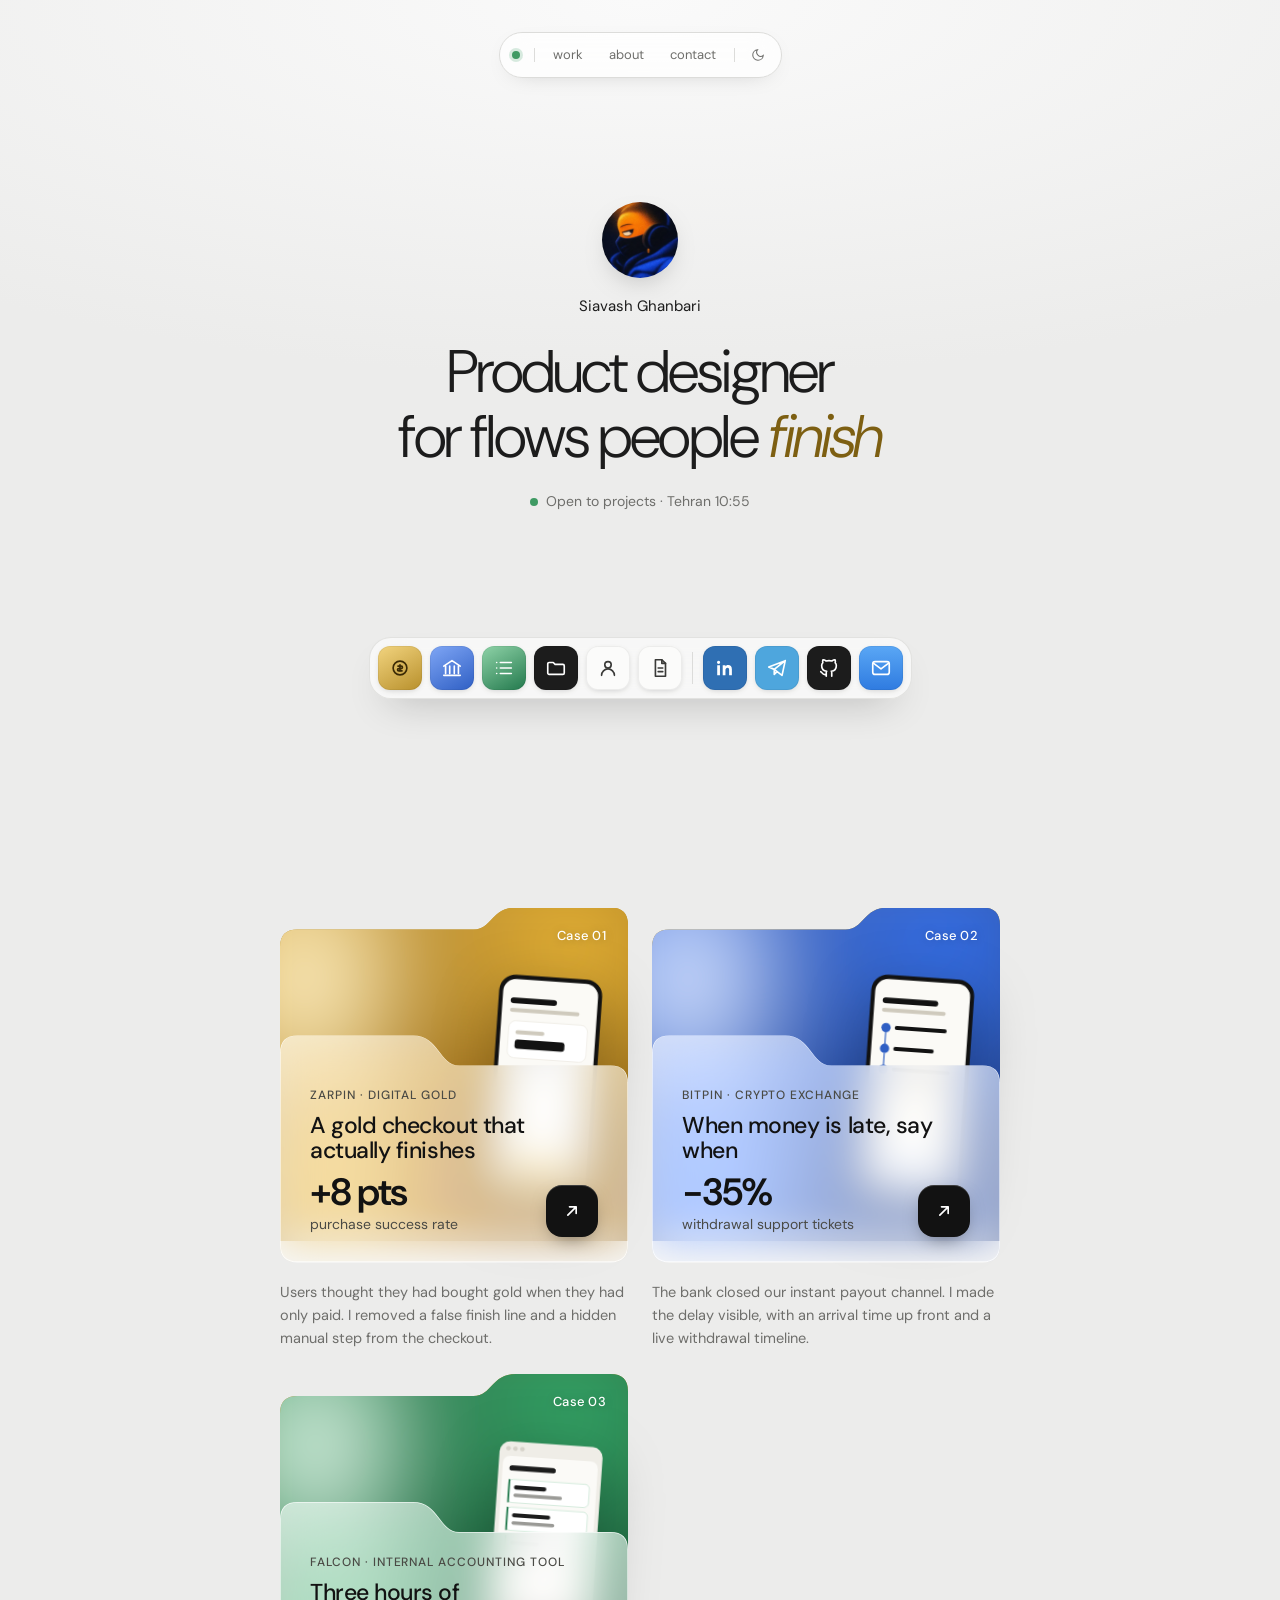
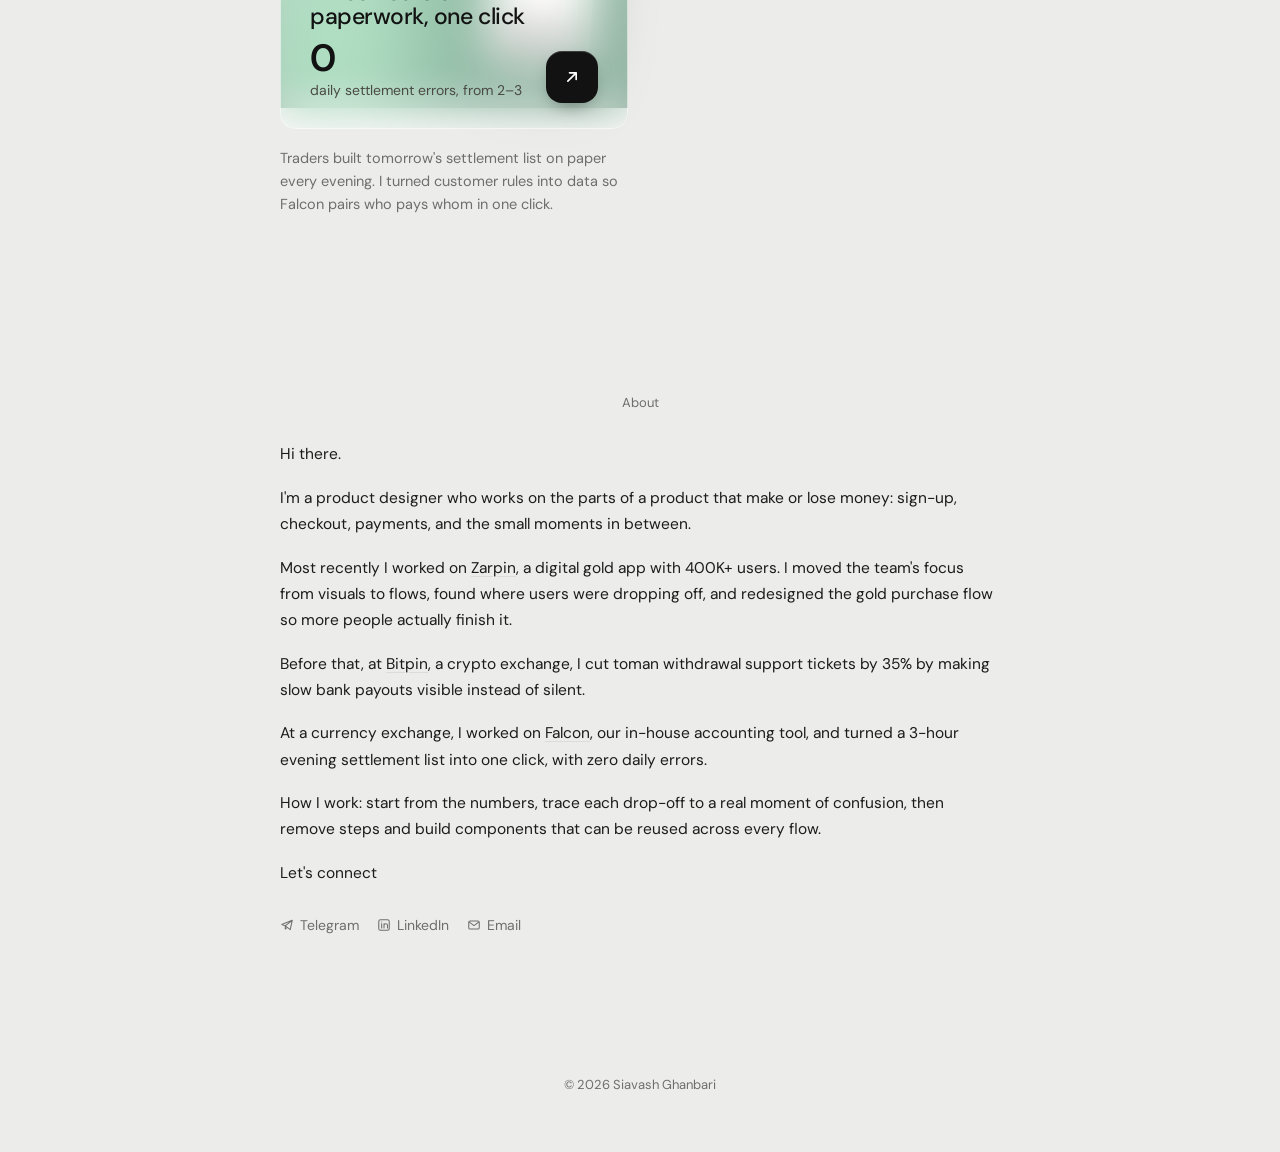
==== commit 5e4fc19a: "Add Falcon settlement planner case study Co-Authored-By: Claude Opus 5.5 <noreply@anthropic.com> Cla" ====
--- a/index.html
+++ b/index.html
@@ -38,6 +38,7 @@
       <nav class="dock" aria-label="Quick links">
                 <a class="dock-item t-gold" href="zarpin.html" aria-label="Zarpin case study" data-tip="Zarpin case study"><svg viewBox="0 0 24 24" fill="none" stroke="currentColor" stroke-width="1.8" stroke-linecap="round" stroke-linejoin="round"><circle cx="12" cy="12" r="7.5"/><path d="M12 8.5v7M9.8 10h3.6a1.3 1.3 0 0 1 0 2.6h-2.8a1.3 1.3 0 0 0 0 2.6h3.6"/></svg></a>
         <a class="dock-item t-blue2" href="bitpin.html" aria-label="Bitpin case study" data-tip="Bitpin case study"><svg viewBox="0 0 24 24" fill="none" stroke="currentColor" stroke-width="1.8" stroke-linecap="round" stroke-linejoin="round"><path d="M3 10 12 4l9 6M5 10v8M9.5 10v8M14.5 10v8M19 10v8M3 20h18"/></svg></a>
+        <a class="dock-item t-green" href="falcon.html" aria-label="Falcon case study" data-tip="Falcon case study"><svg viewBox="0 0 24 24" fill="none" stroke="currentColor" stroke-width="1.8" stroke-linecap="round" stroke-linejoin="round"><path d="M8 6h12M8 12h12M8 18h12M4 6h.01M4 12h.01M4 18h.01"/></svg></a>
         <a class="dock-item t-ink" href="#work" aria-label="Work" data-tip="Work"><svg viewBox="0 0 24 24" fill="none" stroke="currentColor" stroke-width="1.8" stroke-linecap="round" stroke-linejoin="round"><path d="M3 7.5A1.5 1.5 0 0 1 4.5 6H9l2 2h8.5A1.5 1.5 0 0 1 21 9.5v8a1.5 1.5 0 0 1-1.5 1.5h-15A1.5 1.5 0 0 1 3 17.5z"/></svg></a>
         <a class="dock-item t-light" href="#about" aria-label="About" data-tip="About"><svg viewBox="0 0 24 24" fill="none" stroke="currentColor" stroke-width="1.8" stroke-linecap="round" stroke-linejoin="round"><circle cx="12" cy="8.5" r="3.5"/><path d="M5 20a7 7 0 0 1 14 0"/></svg></a>
         <a class="dock-item t-light" href="#" aria-label="Résumé (soon)" data-tip="Résumé (soon)"><svg viewBox="0 0 24 24" fill="none" stroke="currentColor" stroke-width="1.8" stroke-linecap="round" stroke-linejoin="round"><path d="M7 3h7l4 4v14H7z"/><path d="M14 3v4h4M10 12h5M10 16h5"/></svg></a>
@@ -118,6 +119,35 @@
             <p class="folder-caption">The bank closed our instant payout channel. I made the delay visible, with an arrival time up front and a live withdrawal timeline.</p>
             <span class="sr-only">Read the Bitpin case study</span>
           </a>
+
+          <a class="folder-card reveal" href="falcon.html" data-cursor="Open case study">
+            <div class="folder" aria-hidden="true">
+              <div class="folder-back" data-folder-back><div class="blur green"></div><span class="tag-label">Case 03</span></div>
+              <svg class="phone-mini" viewBox="0 0 180 380" fill="none">
+                <rect x="1" y="1" width="178" height="378" rx="18" fill="#efede7"/>
+                <rect x="8" y="26" width="164" height="346" rx="12" fill="#fbfaf7"/>
+                <circle cx="16" cy="13" r="4" fill="#d6d3ca"/><circle cx="28" cy="13" r="4" fill="#d6d3ca"/><circle cx="40" cy="13" r="4" fill="#d6d3ca"/>
+                <rect x="20" y="42" width="80" height="9" rx="4.5" fill="#1c1c1c"/>
+                <rect x="20" y="66" width="140" height="40" rx="8" fill="#fff" stroke="#b9dfc8"/><rect x="30" y="76" width="56" height="7" rx="3.5" fill="#1c1c1c"/><rect x="30" y="90" width="84" height="6" rx="3" fill="#9a9a96"/><rect x="20" y="66" width="3" height="40" fill="#23794d"/>
+                <rect x="20" y="114" width="140" height="40" rx="8" fill="#fff" stroke="#b9dfc8"/><rect x="30" y="124" width="66" height="7" rx="3.5" fill="#1c1c1c"/><rect x="30" y="138" width="74" height="6" rx="3" fill="#9a9a96"/><rect x="20" y="114" width="3" height="40" fill="#23794d"/>
+                <rect x="20" y="162" width="140" height="40" rx="8" fill="#fff" stroke="#b9dfc8"/><rect x="30" y="172" width="50" height="7" rx="3.5" fill="#1c1c1c"/><rect x="30" y="186" width="90" height="6" rx="3" fill="#9a9a96"/><rect x="20" y="162" width="3" height="40" fill="#23794d"/>
+                <rect x="20" y="318" width="140" height="34" rx="10" fill="#1c1c1c"/><rect x="50" y="332" width="80" height="6" rx="3" fill="#fff"/>
+              </svg>
+              <div class="folder-front" data-folder-front>
+                <div>
+                  <span class="eyebrow">Falcon · Internal accounting tool</span>
+                  <h3>Three hours of paperwork, one click</h3>
+                </div>
+                <div class="row">
+                  <div class="metric"><b>0</b><span>daily settlement errors, from 2–3</span></div>
+                  <span class="folder-btn"><svg viewBox="0 0 24 24" fill="none" stroke="currentColor" stroke-width="2" stroke-linecap="round" stroke-linejoin="round"><path d="M7 17 17 7M9 7h8v8"/></svg></span>
+                </div>
+              </div>
+            </div>
+            <p class="folder-caption">Traders built tomorrow's settlement list on paper every evening. I turned customer rules into data so Falcon pairs who pays whom in one click.</p>
+            <span class="sr-only">Read the Falcon case study</span>
+          </a>
+
         </div>
       
       </div>
@@ -131,6 +161,7 @@
           <p>I'm a product designer who works on the parts of a product that make or lose money: sign-up, checkout, payments, and the small moments in between.</p>
           <p>Most recently I worked on <a href="zarpin.html">Zarpin</a>, a digital gold app with 400K+ users. I moved the team's focus from visuals to flows, found where users were dropping off, and redesigned the gold purchase flow so more people actually finish it.</p>
           <p>Before that, at <a href="bitpin.html">Bitpin</a>, a crypto exchange, I cut toman withdrawal support tickets by 35% by making slow bank payouts visible instead of silent.</p>
+          <p>At a currency exchange, I worked on <a href="falcon.html">Falcon</a>, our in-house accounting tool, and turned a 3-hour evening settlement list into one click, with zero daily errors.</p>
           <p>How I work: start from the numbers, trace each drop-off to a real moment of confusion, then remove steps and build components that can be reused across every flow.</p>
           <p>Let's connect</p>
         </div>
@@ -152,6 +183,7 @@
   <footer class="c-footer">© <span data-year></span> Siavash Ghanbari</footer>
 
   <div class="cursor-pill" aria-hidden="true"></div>
+  <script src="smooth.js"></script>
   <script src="data.js"></script>
   <script src="main.js"></script>
 </body>
--- a/styles.css
+++ b/styles.css
@@ -554,3 +554,72 @@
 [hidden] { display: none !important; }
 .phone { text-align: left; }
 @media (min-width: 681px) { .folder-front h3 { font-size: clamp(19px, 1.9vw, 23px); } .folder-front .metric b { font-size: clamp(28px, 3vw, 38px); } }
+
+/* JS smooth scrolling takes over from the native one */
+html.smooth-js { scroll-behavior: auto !important; }
+
+/* ---------- Falcon case study ---------- */
+:root { --green-ink: #23794d; }
+:root[data-theme="dark"] { --green-ink: #6cc897; }
+.kpi b.green, .compare b.green { color: var(--green-ink); }
+.compare { display: grid; grid-template-columns: 1fr 1fr; gap: 14px; }
+.compare > div { display: grid; gap: 6px; padding: 20px; border: 1px solid var(--line); border-radius: 16px; background: var(--surface); }
+.compare b { font-size: clamp(30px, 4vw, 40px); font-weight: 400; letter-spacing: -0.03em; line-height: 1.05; }
+.compare .muted { font-size: 14px; }
+@media (max-width: 480px) { .compare { grid-template-columns: 1fr; } }
+
+.appwin { width: 100%; max-width: 560px; margin: 0 auto; background: #fbfaf7; color: #1c1c1c; border-radius: 16px; overflow: hidden; text-align: left;
+  box-shadow: 0 1px 0 rgba(0,0,0,.04), 0 24px 50px -20px rgba(0,0,0,.28); border: 1px solid #e3e1da; }
+.appwin-bar { display: flex; align-items: center; gap: 6px; padding: 10px 14px; background: #efede7; border-bottom: 1px solid #e3e1da; }
+.appwin-bar i { width: 10px; height: 10px; border-radius: 50%; background: #d6d3ca; }
+.appwin-bar span { margin-left: 8px; font-size: 12px; color: #6e6e6b; }
+.appwin-body { padding: 16px; display: grid; gap: 14px; }
+.due { display: grid; grid-template-columns: 1fr 1fr; gap: 12px; }
+.due-col h6 { margin: 0 0 8px; font-size: 11px; font-weight: 600; letter-spacing: .06em; text-transform: uppercase; color: #8a8a85; }
+.due-col ul { list-style: none; padding: 0; margin: 0; display: grid; gap: 6px; }
+.due-col li { display: flex; justify-content: space-between; align-items: center; gap: 8px; padding: 8px 10px; background: #fff; border: 1px solid #e8e6df; border-radius: 10px; font-size: 13px; transition: background .35s, border-color .35s; }
+.due-col li b { display: block; font-weight: 500; font-size: 13px; }
+.due-col li span { display: flex; gap: 4px; margin-top: 3px; flex-wrap: wrap; }
+.due-col li em { font-style: normal; font-variant-numeric: tabular-nums; color: #3a3a38; white-space: nowrap; }
+.due-col li.matched { background: #edf7f1; border-color: #b9dfc8; }
+.fchip { font-size: 10.5px; padding: 1px 6px; border-radius: 99px; background: #f0eee8; color: #6e6e6b; }
+.gen-btn { min-height: 44px; border: 0; border-radius: 12px; background: #1c1c1c; color: #fff; font: 500 14px "DM Sans", sans-serif; cursor: pointer; transition: opacity .2s, transform .2s; }
+.gen-btn:hover { transform: translateY(-1px); }
+.gen-btn:disabled { opacity: .55; cursor: default; transform: none; }
+.gen-btn.ghost { background: transparent; color: #1c1c1c; border: 1px solid #d6d3ca; }
+.plan { list-style: none; padding: 0; margin: 0; display: grid; gap: 8px; }
+.plan:empty { display: none; }
+.plan li { display: grid; grid-template-columns: 1fr auto; gap: 4px 10px; align-items: center; padding: 10px 12px; background: #fff; border: 1px solid #e8e6df; border-left: 3px solid #23794d; border-radius: 10px; animation: snackIn .45s var(--ease); }
+.pl-route { display: flex; gap: 6px; align-items: center; font-size: 13px; flex-wrap: wrap; }
+.pl-route b { font-weight: 500; }
+.pl-route span { color: #23794d; }
+.pl-meta { grid-column: 1; font-size: 12px; color: #6e6e6b; font-variant-numeric: tabular-nums; }
+.plan .copy { grid-column: 2; grid-row: 1 / span 2; min-height: 36px; padding: 0 10px; border-radius: 9px; border: 1px solid #d6d3ca; background: #fff; color: #1c1c1c; font: 500 12px "DM Sans", sans-serif; cursor: pointer; }
+.plan .copy.done { background: #edf7f1; border-color: #b9dfc8; color: #1c5e3b; }
+.balance { margin: 0; font-size: 13px; color: #1c5e3b; background: #edf7f1; padding: 8px 12px; border-radius: 10px; }
+@media (max-width: 520px) {
+  .due { grid-template-columns: 1fr; }
+  .plan li { grid-template-columns: 1fr; }
+  .plan .copy { grid-column: 1; grid-row: auto; justify-self: start; }
+}
+
+.paper { background: #fffdf4; border: 1px solid #ece6cf; border-radius: 6px; padding: 16px 18px 18px 44px; min-height: 210px; position: relative;
+  background-image: repeating-linear-gradient(#fffdf4 0 29px, #e3e8f2 29px 30px); background-position: 0 44px;
+  font-family: "Caveat", "Comic Sans MS", cursive; color: #2b3a67; }
+.paper::before { content: ""; position: absolute; left: 32px; top: 0; bottom: 0; width: 1px; background: #f0b9b0; }
+.paper-head { margin: 0 0 8px; font-size: 22px; line-height: 30px; }
+.paper ol { margin: 0; padding: 0 0 0 18px; }
+.paper li { font-size: 19px; line-height: 30px; animation: snackIn .4s var(--ease); }
+.paper li.err { color: #b4412f; text-decoration: line-through; text-decoration-color: rgba(180,65,47,.5); }
+.paper li.err small { display: inline-block; margin-left: 8px; font: 600 10.5px "DM Sans", sans-serif; text-transform: uppercase; letter-spacing: .05em; color: #fff; background: #b4412f; padding: 1px 6px; border-radius: 99px; text-decoration: none; vertical-align: 2px; }
+.paper-meta { display: flex; justify-content: space-between; align-items: baseline; font-size: 13px; color: #6e6e6b; }
+.paper-meta b { font-size: 26px; font-weight: 400; font-variant-numeric: tabular-nums; color: #b4412f; letter-spacing: -0.02em; }
+
+.folder-back .blur.green { background:
+  radial-gradient(40% 50% at 22% 30%, #e4f6ea 0%, transparent 70%),
+  radial-gradient(45% 55% at 75% 25%, #3fa36b 0%, transparent 70%),
+  radial-gradient(50% 60% at 60% 85%, #0f4a2c 0%, transparent 70%),
+  radial-gradient(35% 40% at 30% 75%, #8fd3a8 0%, transparent 70%),
+  linear-gradient(135deg, #4f9d6f, #11402a); }
+.t-green { background: linear-gradient(150deg, #8fd3a8, #23794d); color: #fff; }
+@media (hover: none), (max-width: 480px) { .dock-item::after { display: none; } }
